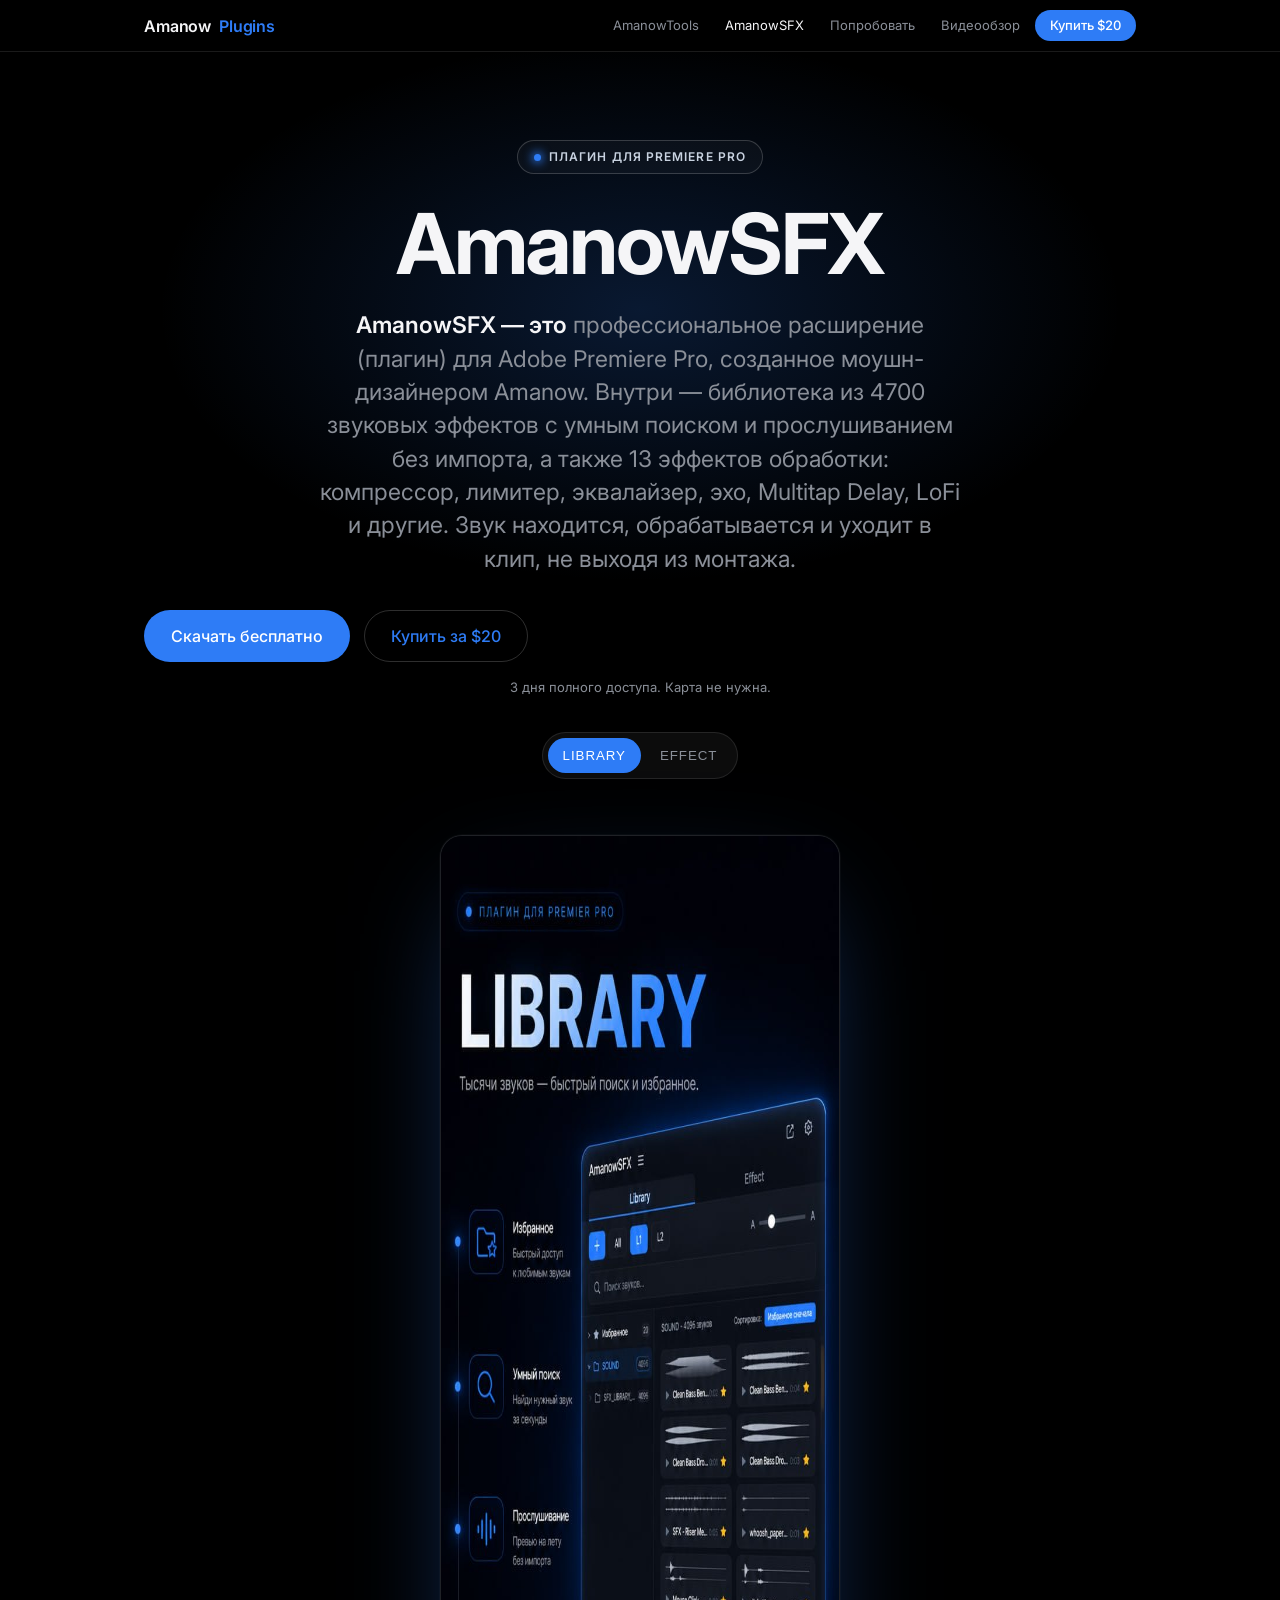
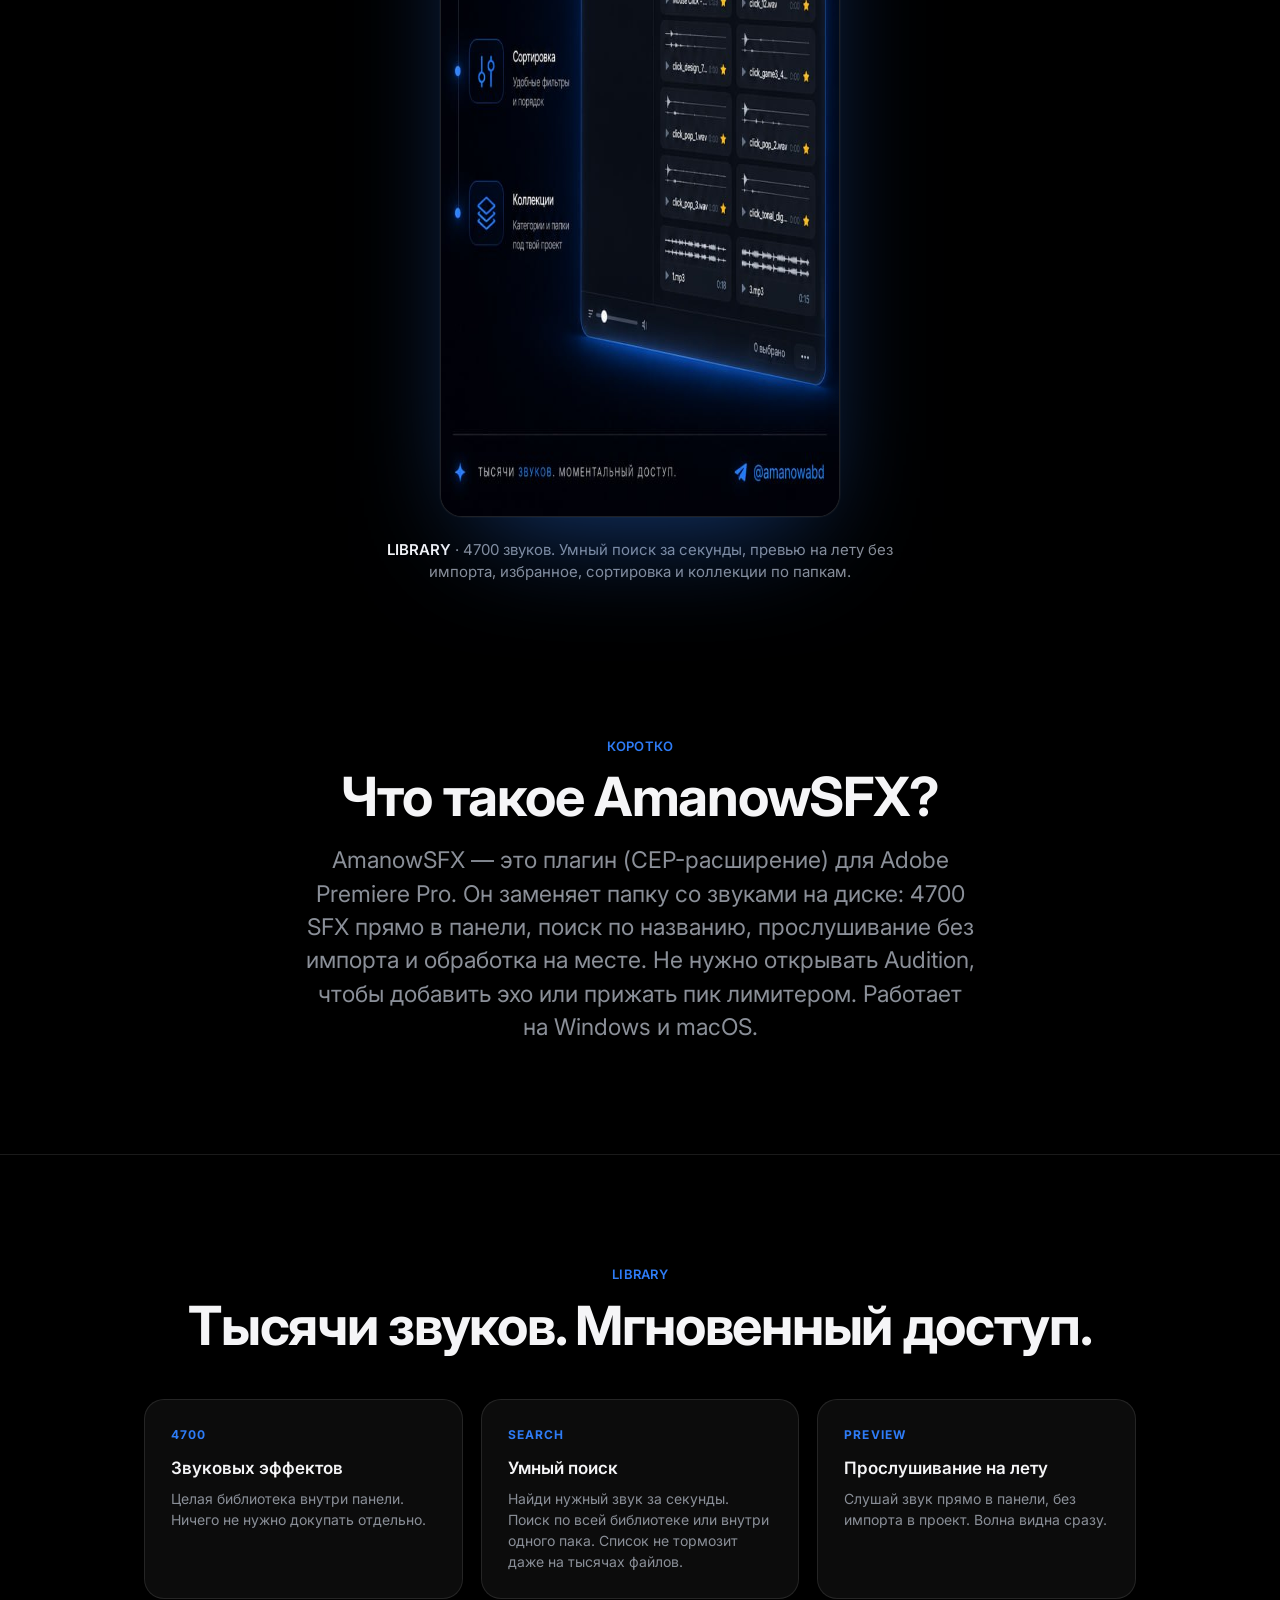
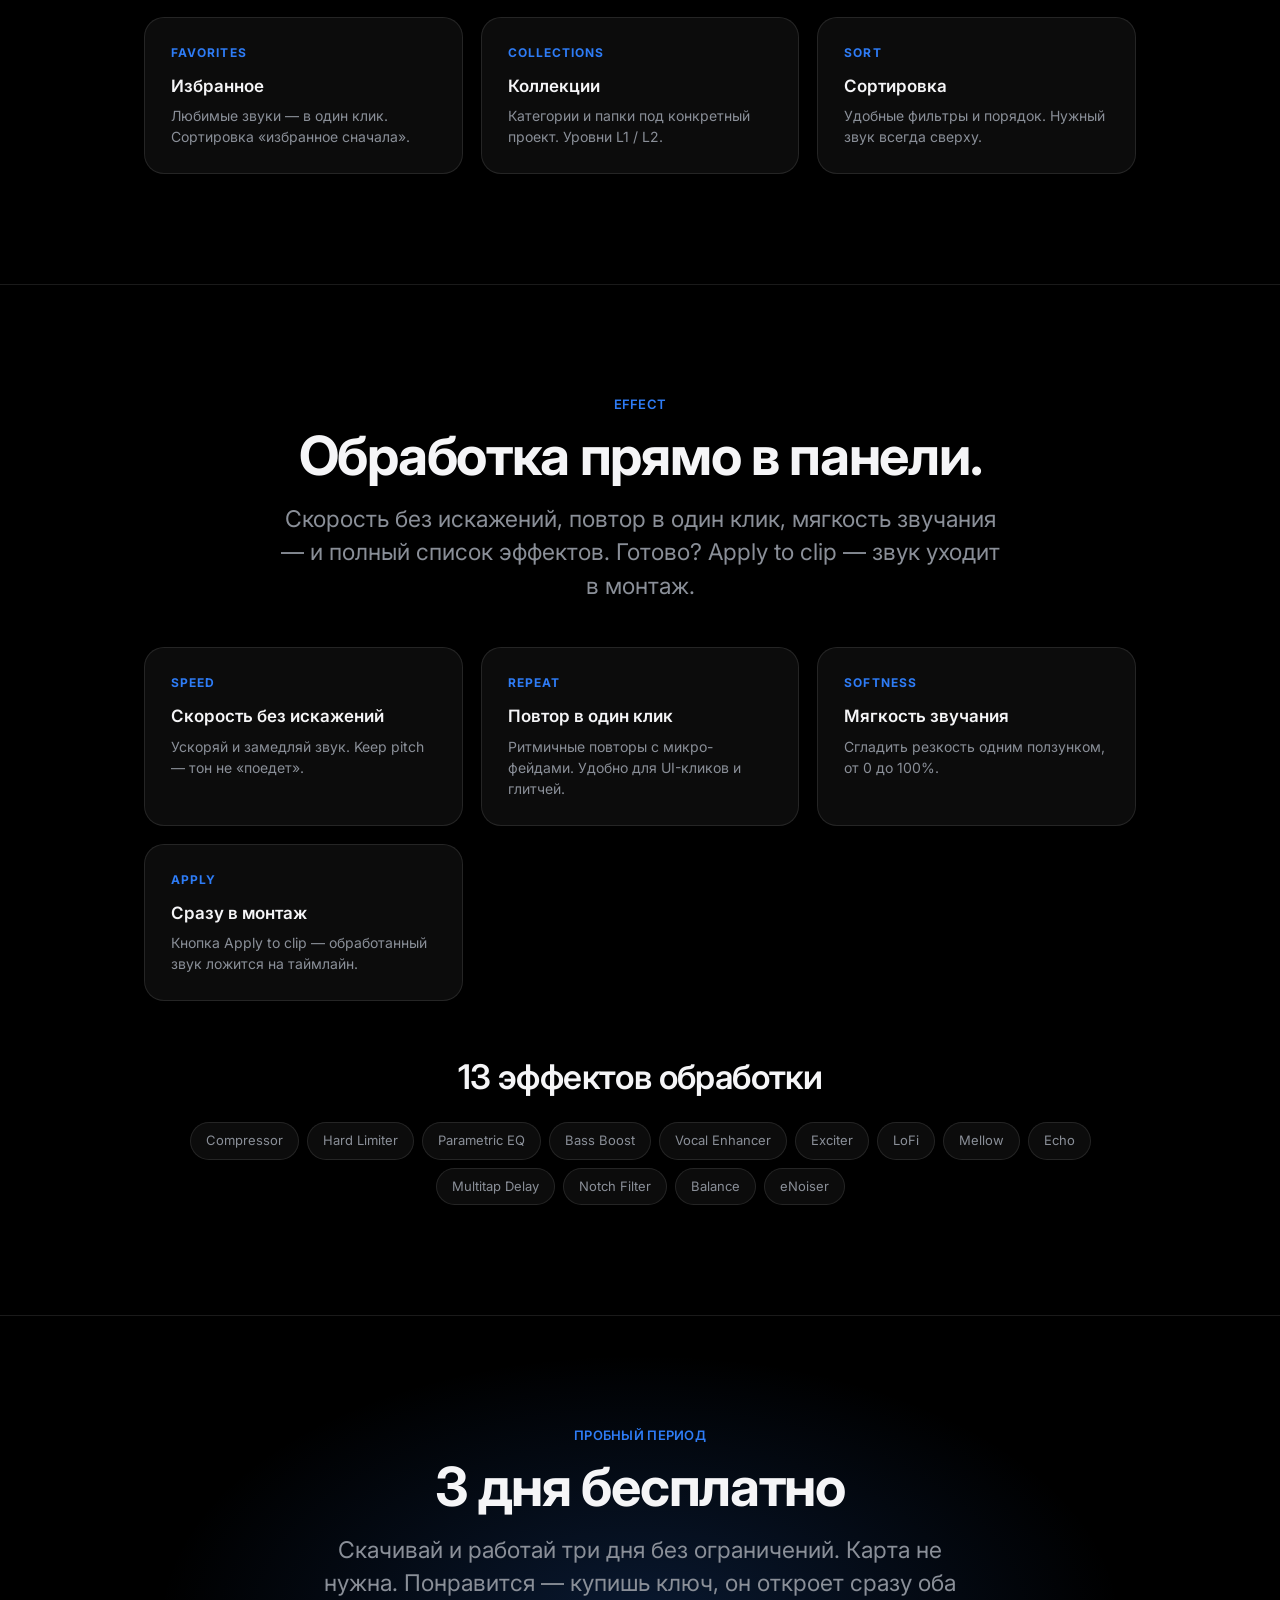
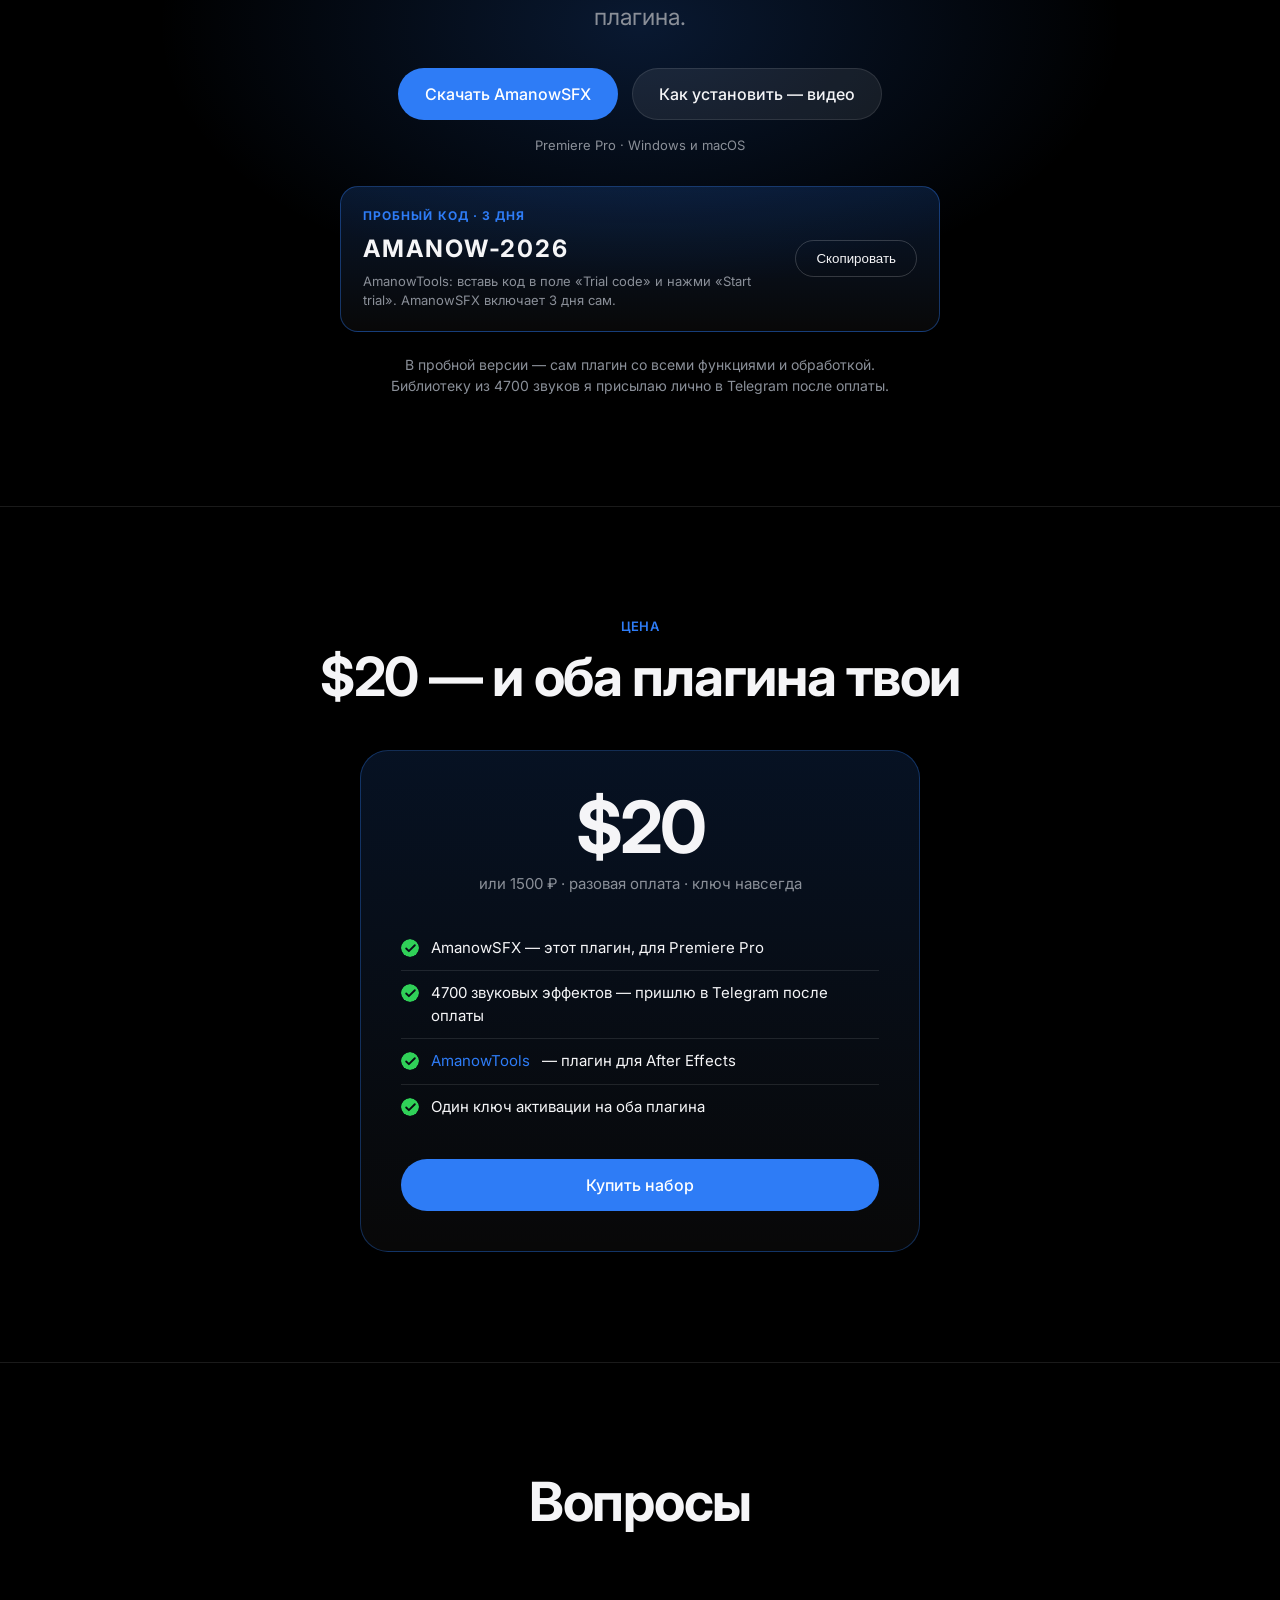
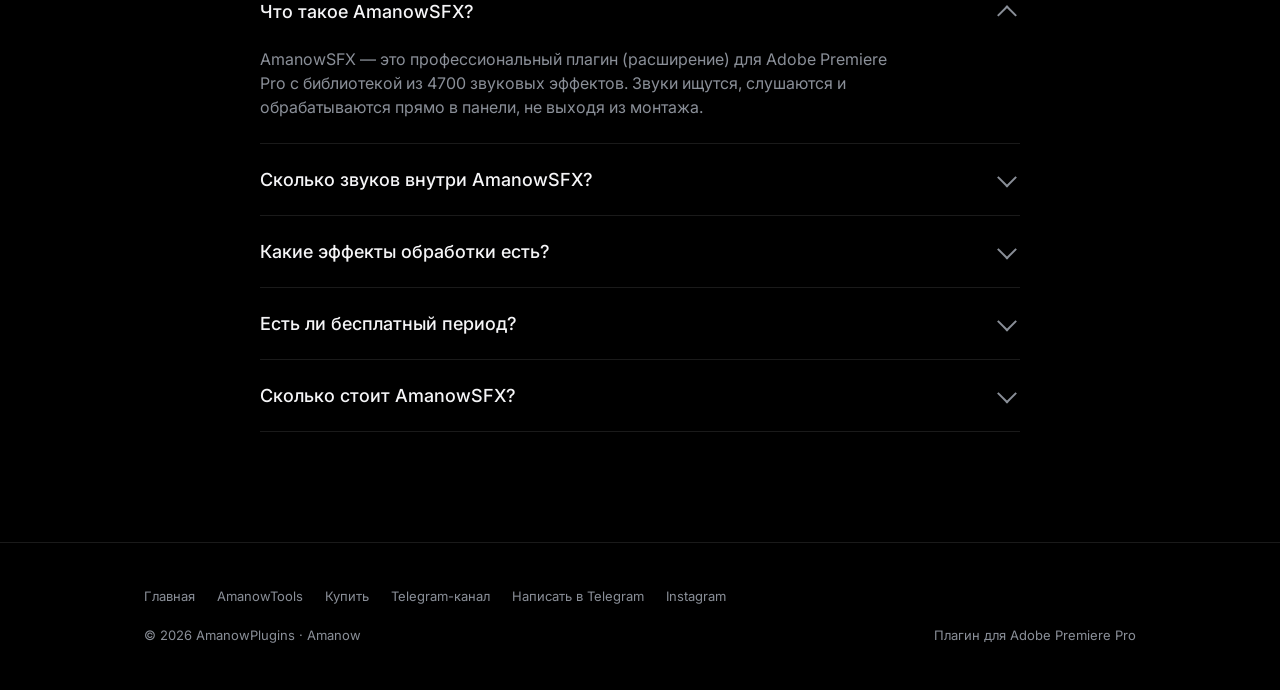
==== sfx/index.html @ ed52fda5 "Upload AmanowPlugins website" ====
<!DOCTYPE html>
<html lang="ru">
<head>
<meta charset="utf-8">
<meta name="viewport" content="width=device-width, initial-scale=1">

<title>AmanowSFX — плагин со звуками для Premiere Pro (4700 SFX)</title>
<meta name="description" content="AmanowSFX — это профессиональное расширение (плагин) для Adobe Premiere Pro: 4700 звуковых эффектов, умный поиск, превью без импорта и 13 эффектов обработки — компрессор, лимитер, EQ, эхо, LoFi. 3 дня бесплатно.">
<link rel="canonical" href="https://amanowmntz.github.io/amanowplugins/sfx/">
<meta name="theme-color" content="#000000">

<meta property="og:type" content="product">
<meta property="og:title" content="AmanowSFX — плагин со звуками для Premiere Pro">
<meta property="og:description" content="4700 звуковых эффектов прямо в панели монтажа. Умный поиск, превью без импорта, 13 эффектов обработки. 3 дня бесплатно.">
<meta property="og:url" content="https://amanowmntz.github.io/amanowplugins/sfx/">
<meta property="og:image" content="https://amanowmntz.github.io/amanowplugins/assets/img/sfx-library.jpg">
<meta name="twitter:card" content="summary_large_image">

<link rel="preconnect" href="https://fonts.googleapis.com">
<link rel="preconnect" href="https://fonts.gstatic.com" crossorigin>
<link href="https://fonts.googleapis.com/css2?family=Inter:wght@400;500;600;700&display=swap" rel="stylesheet">
<link rel="stylesheet" href="../assets/style.css">
</head>
<body>

<nav class="nav">
  <div class="nav-in">
    <a class="logo" href="../index.html">Amanow<b>Plugins</b></a>
    <div class="nav-links">
      <a href="../tools/index.html">AmanowTools</a>
      <a href="index.html" aria-current="page">AmanowSFX</a>
      <a href="#download">Попробовать</a>
      <a href="https://telegram.me/amanow_channel">Видеообзор</a>
      <a class="buy" href="../buy/index.html">Купить $20</a>
    </div>
  </div>
</nav>

<header class="hero glow">
  <div class="wrap">
    <span class="badge"><i></i> Плагин для Premiere Pro</span>
    <h1 class="h-xl">AmanowSFX</h1>

    <p class="sub lead">
      <b>AmanowSFX — это</b> профессиональное расширение (плагин) для Adobe Premiere Pro,
      созданное моушн-дизайнером Amanow. Внутри — библиотека из 4700 звуковых эффектов
      с умным поиском и прослушиванием без импорта, а также 13 эффектов обработки:
      компрессор, лимитер, эквалайзер, эхо, Multitap Delay, LoFi и другие.
      Звук находится, обрабатывается и уходит в клип, не выходя из монтажа.
    </p>

    <div class="btns">
      <a class="btn btn-p" href="#download">Скачать бесплатно</a>
      <a class="btn btn-s" href="../buy/index.html">Купить за $20</a>
    </div>
    <p class="trial">3 дня полного доступа. Карта не нужна.</p>

    <div class="tabs" data-tabs role="tablist" aria-label="Вкладки AmanowSFX">
      <button role="tab" aria-selected="true"  data-img="../assets/img/sfx-library.jpg" data-alt="AmanowSFX — вкладка Library" data-note="<b>LIBRARY</b> · 4700 звуков. Умный поиск за секунды, превью на лету без импорта, избранное, сортировка и коллекции по папкам.">Library</button>
      <button role="tab" aria-selected="false" data-img="../assets/img/sfx-effect.jpg"  data-alt="AmanowSFX — вкладка Effect"  data-note="<b>EFFECT</b> · Speed без искажений, Repeat в один клик, Softness. Список эффектов: Compressor, Hard Limiter, EQ, Bass Boost, Echo, Multitap, LoFi и другие. Apply to clip — сразу в монтаж.">Effect</button>
    </div>

    <div class="shot">
      <img id="shot-img" src="../assets/img/sfx-library.jpg" alt="AmanowSFX — вкладка Library" width="682" height="1280">
    </div>
    <p class="tab-note" id="shot-note"><b>LIBRARY</b> · 4700 звуков. Умный поиск за секунды, превью на лету без импорта, избранное, сортировка и коллекции по папкам.</p>
  </div>
</header>

<main>

<section>
  <div class="wrap narrow center">
    <div class="eyebrow rv">Коротко</div>
    <h2 class="h-l rv">Что такое AmanowSFX?</h2>
    <p class="sub rv" style="margin-top:18px">
      AmanowSFX — это плагин (CEP-расширение) для Adobe Premiere Pro. Он заменяет папку
      со звуками на диске: 4700 SFX прямо в панели, поиск по названию, прослушивание
      без импорта и обработка на месте. Не нужно открывать Audition, чтобы добавить эхо
      или прижать пик лимитером. Работает на Windows и macOS.
    </p>
  </div>
</section>

<hr class="rule">

<section>
  <div class="wrap">
    <div class="center">
      <div class="eyebrow rv">Library</div>
      <h2 class="h-l rv">Тысячи звуков. Мгновенный доступ.</h2>
    </div>
    <div class="feats">
      <div class="feat rv">
        <div class="k">4700</div>
        <h4>Звуковых эффектов</h4>
        <p>Целая библиотека внутри панели. Ничего не нужно докупать отдельно.</p>
      </div>
      <div class="feat rv">
        <div class="k">Search</div>
        <h4>Умный поиск</h4>
        <p>Найди нужный звук за секунды. Поиск по всей библиотеке или внутри одного пака.
           Список не тормозит даже на тысячах файлов.</p>
      </div>
      <div class="feat rv">
        <div class="k">Preview</div>
        <h4>Прослушивание на лету</h4>
        <p>Слушай звук прямо в панели, без импорта в проект. Волна видна сразу.</p>
      </div>
      <div class="feat rv">
        <div class="k">Favorites</div>
        <h4>Избранное</h4>
        <p>Любимые звуки — в один клик. Сортировка «избранное сначала».</p>
      </div>
      <div class="feat rv">
        <div class="k">Collections</div>
        <h4>Коллекции</h4>
        <p>Категории и папки под конкретный проект. Уровни L1 / L2.</p>
      </div>
      <div class="feat rv">
        <div class="k">Sort</div>
        <h4>Сортировка</h4>
        <p>Удобные фильтры и порядок. Нужный звук всегда сверху.</p>
      </div>
    </div>
  </div>
</section>

<hr class="rule">

<section>
  <div class="wrap">
    <div class="center">
      <div class="eyebrow rv">Effect</div>
      <h2 class="h-l rv">Обработка прямо в панели.</h2>
      <p class="sub rv narrow" style="margin:18px auto 0">
        Скорость без искажений, повтор в один клик, мягкость звучания —
        и полный список эффектов. Готово? Apply to clip — звук уходит в монтаж.
      </p>
    </div>

    <div class="feats">
      <div class="feat rv">
        <div class="k">Speed</div>
        <h4>Скорость без искажений</h4>
        <p>Ускоряй и замедляй звук. Keep pitch — тон не «поедет».</p>
      </div>
      <div class="feat rv">
        <div class="k">Repeat</div>
        <h4>Повтор в один клик</h4>
        <p>Ритмичные повторы с микро-фейдами. Удобно для UI-кликов и глитчей.</p>
      </div>
      <div class="feat rv">
        <div class="k">Softness</div>
        <h4>Мягкость звучания</h4>
        <p>Сгладить резкость одним ползунком, от 0 до 100%.</p>
      </div>
      <div class="feat rv">
        <div class="k">Apply</div>
        <h4>Сразу в монтаж</h4>
        <p>Кнопка Apply to clip — обработанный звук ложится на таймлайн.</p>
      </div>
    </div>

    <h3 class="h-m rv" style="margin-top:56px;text-align:center">13 эффектов обработки</h3>
    <div class="chips rv" style="justify-content:center">
      <span>Compressor</span><span>Hard Limiter</span><span>Parametric EQ</span>
      <span>Bass Boost</span><span>Vocal Enhancer</span><span>Exciter</span>
      <span>LoFi</span><span>Mellow</span><span>Echo</span><span>Multitap Delay</span>
      <span>Notch Filter</span><span>Balance</span><span>eNoiser</span>
    </div>
  </div>
</section>

<hr class="rule">

<section id="download" class="glow">
  <div class="wrap center narrow">
    <div class="eyebrow rv">Пробный период</div>
    <h2 class="h-l rv">3 дня бесплатно</h2>
    <p class="sub rv" style="margin-top:18px">
      Скачивай и работай три дня без ограничений. Карта не нужна.
      Понравится — купишь ключ, он откроет сразу оба плагина.
    </p>
    <div class="btns rv" style="margin-top:34px">
      <a class="btn btn-p" href="../download/AmanowSFX.zip" download>Скачать AmanowSFX</a>
      <a class="btn btn-g" href="https://telegram.me/amanow_channel">Как установить — видео</a>
    </div>
    <p class="trial rv">Premiere Pro · Windows и macOS</p>
    <div class="payrow keyrow rv">
      <div class="meta">
        <div class="t">Пробный код · 3 дня</div>
        <div class="v">AMANOW-2026</div>
        <div class="n">AmanowTools: вставь код в поле «Trial code» и нажми «Start trial». AmanowSFX включает 3 дня сам.</div>
      </div>
      <button class="copy" data-copy="AMANOW-2026">Скопировать</button>
    </div>

    <p class="small rv" style="margin-top:22px;max-width:520px;margin-left:auto;margin-right:auto">
      В пробной версии — сам плагин со всеми функциями и обработкой.
      Библиотеку из 4700 звуков я присылаю лично в Telegram после оплаты.
    </p>
  </div>
</section>

<hr class="rule">

<section id="price">
  <div class="wrap center">
    <div class="eyebrow rv">Цена</div>
    <h2 class="h-l rv">$20 — и оба плагина твои</h2>
    <div class="pricecard rv">
      <div class="amt">$20</div>
      <div class="alt">или 1500 ₽ · разовая оплата · ключ навсегда</div>
      <ul class="incl">
        <li>AmanowSFX — этот плагин, для Premiere Pro</li>
        <li>4700 звуковых эффектов — пришлю в Telegram после оплаты</li>
        <li><a href="../tools/index.html">AmanowTools</a> — плагин для After Effects</li>
        <li>Один ключ активации на оба плагина</li>
      </ul>
      <a class="btn btn-p" href="../buy/index.html" style="width:100%">Купить набор</a>
    </div>
  </div>
</section>

<hr class="rule">

<section id="faq">
  <div class="wrap">
    <h2 class="h-l center rv">Вопросы</h2>
    <div class="faq">
      <details open>
        <summary>Что такое AmanowSFX?</summary>
        <p>AmanowSFX — это профессиональный плагин (расширение) для Adobe Premiere Pro
        с библиотекой из 4700 звуковых эффектов. Звуки ищутся, слушаются и обрабатываются
        прямо в панели, не выходя из монтажа.</p>
      </details>
      <details>
        <summary>Сколько звуков внутри AmanowSFX?</summary>
        <p>4700 звуковых эффектов. Они входят в цену — я присылаю библиотеку лично
        в Telegram сразу после оплаты, докупать ничего не нужно.</p>
      </details>
      <details>
        <summary>Какие эффекты обработки есть?</summary>
        <p>Compressor, Hard Limiter, Parametric EQ, Bass Boost, Vocal Enhancer, Exciter,
        LoFi, Mellow, Echo, Multitap Delay, Notch Filter, Balance, eNoiser. Плюс скорость
        без искажений, повтор и мягкость.</p>
      </details>
      <details>
        <summary>Есть ли бесплатный период?</summary>
        <p>Да, 3 дня — плагин со всеми функциями. Пробный период включается сам.
        Библиотека из 4700 звуков приходит после покупки.</p>
      </details>
      <details>
        <summary>Сколько стоит AmanowSFX?</summary>
        <p>$20 — но это цена за набор: вместе с AmanowSFX и 4700 звуками ты получаешь
        второй плагин AmanowTools для After Effects. Разовая оплата, без подписки.</p>
      </details>
    </div>
  </div>
</section>

</main>

<footer>
  <div class="wrap">
    <div class="fnav">
      <a href="../index.html">Главная</a>
      <a href="../tools/index.html">AmanowTools</a>
      <a href="../buy/index.html">Купить</a>
      <a href="https://telegram.me/amanow_channel">Telegram-канал</a>
      <a href="https://telegram.me/amanow_abd">Написать в Telegram</a>
      <a href="https://instagram.com/amanow.abd">Instagram</a>
    </div>
    <div class="fbot">
      <span>© <span id="year">2026</span> AmanowPlugins · Amanow</span>
      <span>Плагин для Adobe Premiere Pro</span>
    </div>
  </div>
</footer>

<div class="lb" id="lb"><button class="x" aria-label="Закрыть">×</button><img src="" alt=""></div>

<script type="application/ld+json">
{
  "@context":"https://schema.org","@type":"SoftwareApplication",
  "name":"AmanowSFX","alternateName":"Amanow SFX",
  "url":"https://amanowmntz.github.io/amanowplugins/sfx/","image":"https://amanowmntz.github.io/amanowplugins/assets/img/sfx-library.jpg",
  "applicationCategory":"MultimediaApplication",
  "applicationSubCategory":"Adobe Premiere Pro plugin",
  "operatingSystem":"Windows, macOS","softwareRequirements":"Adobe Premiere Pro",
  "description":"AmanowSFX — это профессиональное расширение (плагин) для Adobe Premiere Pro с библиотекой из 4700 звуковых эффектов, умным поиском, превью без импорта и 13 эффектами обработки: компрессор, лимитер, эквалайзер, эхо, Multitap Delay, LoFi и другие.",
  "author":{"@type":"Person","name":"Amanow"},
  "publisher":{"@type":"Organization","name":"AmanowPlugins","url":"https://amanowmntz.github.io/amanowplugins/"},
  "offers":{"@type":"Offer","price":"20","priceCurrency":"USD",
    "description":"Набор: AmanowSFX + 4700 звуков + AmanowTools. Пробный период 3 дня.",
    "availability":"https://schema.org/InStock","url":"https://amanowmntz.github.io/amanowplugins/buy/"}
}
</script>
<script type="application/ld+json">
{
  "@context":"https://schema.org","@type":"FAQPage","mainEntity":[
    {"@type":"Question","name":"Что такое AmanowSFX?","acceptedAnswer":{"@type":"Answer","text":"AmanowSFX — это профессиональный плагин (расширение) для Adobe Premiere Pro с библиотекой из 4700 звуковых эффектов. Звуки ищутся, слушаются и обрабатываются прямо в панели, не выходя из монтажа."}},
    {"@type":"Question","name":"Сколько звуков внутри AmanowSFX?","acceptedAnswer":{"@type":"Answer","text":"4700 звуковых эффектов. Они входят в цену — библиотека присылается в Telegram сразу после оплаты."}},
    {"@type":"Question","name":"Есть ли у AmanowSFX бесплатный период?","acceptedAnswer":{"@type":"Answer","text":"Да, 3 дня. Пробный период включается сам. Библиотека из 4700 звуков приходит после покупки."}},
    {"@type":"Question","name":"Для какой программы нужен AmanowSFX?","acceptedAnswer":{"@type":"Answer","text":"Для Adobe Premiere Pro. Устанавливается как CEP-расширение и открывается через меню Окно — Расширения."}}
  ]
}
</script>
<script type="application/ld+json">
{
  "@context":"https://schema.org","@type":"BreadcrumbList","itemListElement":[
    {"@type":"ListItem","position":1,"name":"AmanowPlugins","item":"https://amanowmntz.github.io/amanowplugins/"},
    {"@type":"ListItem","position":2,"name":"AmanowSFX","item":"https://amanowmntz.github.io/amanowplugins/sfx/"}]
}
</script>

<script src="../assets/app.js" defer></script>
</body>
</html>
---- assets/style.css ----
/* ============================================================
   AmanowPlugins — стили. Apple-минимализм, тёмная тема.
   Меняешь цвет здесь — меняется на всех страницах.
   ============================================================ */
:root{
  --bg:#000000;
  --bg-2:#06080D;
  --surface:rgba(255,255,255,.048);
  --surface-2:rgba(255,255,255,.075);
  --stroke:rgba(255,255,255,.10);
  --stroke-2:rgba(255,255,255,.18);
  --ink:#F5F5F7;
  --muted:#8A8F98;
  --blue:#2E7CF6;
  --blue-l:#5FA3FF;
  --ok:#30D158;
  --nav:52px;
  --pill:980px;
}
*{box-sizing:border-box;margin:0;padding:0}
html{scroll-behavior:smooth;scroll-padding-top:80px;-webkit-text-size-adjust:100%}
body{
  background:var(--bg); color:var(--ink);
  font:400 17px/1.5 -apple-system,BlinkMacSystemFont,"SF Pro Display","SF Pro Text",
       Inter,"Segoe UI",Roboto,system-ui,sans-serif;
  -webkit-font-smoothing:antialiased; -moz-osx-osx-font-smoothing:grayscale;
  overflow-x:hidden;
}
img{max-width:100%;display:block}
a{color:var(--blue);text-decoration:none}
a:hover{text-decoration:underline}
::selection{background:var(--blue);color:#fff}
:focus-visible{outline:2px solid var(--blue-l);outline-offset:3px;border-radius:6px}

.wrap{max-width:1040px;margin:0 auto;padding:0 24px}
.narrow{max-width:720px;margin:0 auto}
.center{text-align:center}

/* ---------- типографика ---------- */
.h-xl{font-size:clamp(44px,7.4vw,84px);font-weight:700;letter-spacing:-.028em;line-height:1.04}
.h-l {font-size:clamp(32px,5vw,54px);font-weight:700;letter-spacing:-.024em;line-height:1.08}
.h-m {font-size:clamp(24px,3.2vw,34px);font-weight:600;letter-spacing:-.018em;line-height:1.15}
.sub{font-size:clamp(18px,2.1vw,23px);color:var(--muted);line-height:1.45;font-weight:400}
.eyebrow{font-size:13px;font-weight:600;letter-spacing:.02em;color:var(--blue);
  text-transform:uppercase;margin-bottom:12px}
.small{font-size:14px;color:var(--muted)}
.lead b{color:var(--ink);font-weight:600}

/* ---------- шапка ---------- */
.nav{
  position:sticky;top:0;z-index:50;height:var(--nav);
  background:rgba(0,0,0,.72);backdrop-filter:saturate(180%) blur(20px);
  -webkit-backdrop-filter:saturate(180%) blur(20px);
  border-bottom:1px solid var(--stroke);
}
.nav-in{max-width:1040px;margin:0 auto;padding:0 24px;height:100%;
  display:flex;align-items:center;gap:8px}
.logo{font-size:16px;font-weight:600;letter-spacing:-.01em;color:var(--ink);
  text-decoration:none;margin-right:auto;display:flex;align-items:center;gap:8px;white-space:nowrap}
.logo b{color:var(--blue);font-weight:600}
.logo:hover{text-decoration:none}
.nav-links{display:flex;align-items:center;gap:4px;overflow-x:auto;scrollbar-width:none}
.nav-links::-webkit-scrollbar{display:none}
.nav-links a{font-size:13px;color:var(--muted);padding:6px 11px;border-radius:8px;
  white-space:nowrap;text-decoration:none}
.nav-links a:hover{color:var(--ink);background:var(--surface);text-decoration:none}
.nav-links a[aria-current]{color:var(--ink)}
.nav-links a.buy{background:var(--blue);color:#fff;padding:6px 15px;border-radius:var(--pill);font-weight:500}
.nav-links a.buy:hover{background:var(--blue-l)}

/* ---------- кнопки ---------- */
.btn{
  display:inline-flex;align-items:center;justify-content:center;gap:8px;
  padding:13px 26px;border-radius:var(--pill);font-size:16px;font-weight:500;
  text-decoration:none;border:1px solid transparent;cursor:pointer;
  transition:background .18s,border-color .18s,transform .12s;white-space:nowrap;
}
.btn:hover{text-decoration:none;transform:translateY(-1px)}
.btn:active{transform:translateY(0)}
.btn-p{background:var(--blue);color:#fff}
.btn-p:hover{background:var(--blue-l)}
.btn-s{background:transparent;color:var(--blue);border-color:var(--stroke-2)}
.btn-s:hover{border-color:var(--blue);background:rgba(46,124,246,.08)}
.btn-g{background:var(--surface-2);color:var(--ink);border-color:var(--stroke)}
.btn-g:hover{background:rgba(255,255,255,.12)}
.btns{display:flex;gap:14px;flex-wrap:wrap}
.center .btns{justify-content:center}

/* ---------- секции ---------- */
section{padding:110px 0;position:relative}
section.tight{padding:74px 0}
.rule{height:1px;background:var(--stroke);border:0}

/* мягкое синее свечение как на карточках плагина */
.glow::before{
  content:"";position:absolute;left:50%;top:0;translate:-50% 0;
  width:min(1100px,120vw);height:620px;pointer-events:none;z-index:-1;
  background:radial-gradient(ellipse at center,rgba(46,124,246,.20),transparent 62%);
}

/* ---------- герой ---------- */
.hero{padding:88px 0 40px;text-align:center}
.badge{
  display:inline-flex;align-items:center;gap:8px;padding:7px 16px;margin-bottom:26px;
  border:1px solid var(--stroke-2);border-radius:var(--pill);
  font-size:12px;font-weight:600;letter-spacing:.09em;text-transform:uppercase;color:#C8D2E0;
  background:rgba(255,255,255,.03);
}
.badge i{width:7px;height:7px;border-radius:50%;background:var(--blue);
  box-shadow:0 0 10px 2px rgba(46,124,246,.9);font-style:normal}
.hero .sub{margin:22px auto 0;max-width:640px}
.hero .btns{margin-top:34px}
.trial{margin-top:16px;font-size:13px;color:var(--muted)}

/* ---------- витрина скриншотов (табы, как в самом плагине) ---------- */
.shot{
  margin:56px auto 0;max-width:400px;position:relative;
  border-radius:22px;overflow:hidden;border:1px solid var(--stroke);
  box-shadow:0 40px 120px -40px rgba(46,124,246,.55), 0 0 0 1px rgba(255,255,255,.03);
  cursor:zoom-in;background:var(--bg-2);
}
.shot img{width:100%;transition:opacity .22s}
.shot.fade img{opacity:0}

.tabs{display:flex;justify-content:center;gap:4px;flex-wrap:wrap;margin:34px auto 0;
  padding:5px;background:var(--surface);border:1px solid var(--stroke);
  border-radius:var(--pill);width:fit-content;max-width:100%}
.tabs button{
  border:0;background:transparent;color:var(--muted);cursor:pointer;
  font:600 12px/1 inherit;letter-spacing:.07em;text-transform:uppercase;
  padding:10px 15px;border-radius:var(--pill);transition:background .18s,color .18s;
}
.tabs button:hover{color:var(--ink)}
.tabs button[aria-selected=true]{background:var(--blue);color:#fff}

.tab-note{margin:22px auto 0;max-width:560px;text-align:center;color:var(--muted);
  font-size:15px;min-height:48px}
.tab-note b{color:var(--ink);font-weight:600}

/* ---------- карточки продуктов ---------- */
.cards{display:grid;grid-template-columns:1fr 1fr;gap:20px}
@media(max-width:800px){.cards{grid-template-columns:1fr}}
.card{
  display:block;padding:34px;border-radius:26px;text-decoration:none;color:var(--ink);
  background:linear-gradient(180deg,rgba(255,255,255,.06),rgba(255,255,255,.025));
  border:1px solid var(--stroke);position:relative;overflow:hidden;
  transition:border-color .2s,transform .2s;
}
.card:hover{border-color:rgba(46,124,246,.55);transform:translateY(-3px);text-decoration:none}
.card .eyebrow{margin-bottom:10px}
.card h3{font-size:30px;font-weight:700;letter-spacing:-.02em;margin-bottom:10px}
.card p{color:var(--muted);font-size:15px;line-height:1.55}
.card .go{margin-top:20px;color:var(--blue);font-size:15px;font-weight:500}
.card img{margin-top:24px;border-radius:14px;border:1px solid var(--stroke);width:100%}

/* ---------- список возможностей ---------- */
.feats{display:grid;grid-template-columns:repeat(auto-fill,minmax(240px,1fr));gap:18px;margin-top:44px}
.feat{padding:26px;border-radius:20px;background:var(--surface);border:1px solid var(--stroke)}
.feat .k{font-size:12px;font-weight:700;letter-spacing:.09em;color:var(--blue);
  text-transform:uppercase;margin-bottom:12px}
.feat h4{font-size:17px;font-weight:600;margin-bottom:6px}
.feat p{font-size:14px;color:var(--muted);line-height:1.5}

.chips{display:flex;flex-wrap:wrap;gap:8px;margin-top:26px}
.chips span{padding:8px 15px;border-radius:var(--pill);font-size:13px;color:var(--muted);
  background:var(--surface);border:1px solid var(--stroke)}

/* ---------- цена ---------- */
.pricecard{
  max-width:560px;margin:44px auto 0;padding:40px;border-radius:28px;text-align:center;
  background:linear-gradient(180deg,rgba(46,124,246,.14),rgba(255,255,255,.03));
  border:1px solid rgba(46,124,246,.32);
}
.pricecard .amt{font-size:72px;font-weight:700;letter-spacing:-.04em;line-height:1}
.pricecard .alt{color:var(--muted);font-size:15px;margin-top:10px}
.incl{list-style:none;margin:30px 0;text-align:left}
.incl li{display:flex;gap:12px;align-items:flex-start;padding:11px 0;
  border-bottom:1px solid var(--stroke);font-size:15px}
.incl li:last-child{border:0}
.incl li::before{content:"";flex:0 0 18px;height:18px;margin-top:2px;border-radius:50%;
  background:var(--ok);
  -webkit-mask:url("data:image/svg+xml;charset=utf-8,%3Csvg xmlns='http://www.w3.org/2000/svg' viewBox='0 0 24 24'%3E%3Cpath d='M20 6L9 17l-5-5' stroke='black' stroke-width='3.4' fill='none' stroke-linecap='round' stroke-linejoin='round'/%3E%3C/svg%3E") center/13px no-repeat,
             linear-gradient(#000,#000);
  -webkit-mask-composite:xor;mask-composite:exclude;
}

/* ---------- реквизиты ---------- */
.pay{display:grid;gap:14px;margin-top:36px}
.payrow{
  display:flex;align-items:center;gap:16px;padding:20px 22px;border-radius:18px;
  background:var(--surface);border:1px solid var(--stroke);flex-wrap:wrap;
}
.payrow .meta{flex:1;min-width:200px}
.payrow .t{font-size:12px;font-weight:700;letter-spacing:.09em;text-transform:uppercase;
  color:var(--blue);margin-bottom:6px}
.payrow .v{font-size:15px;word-break:break-all;
  font-family:ui-monospace,SFMono-Regular,Menlo,Consolas,monospace}
.payrow .n{font-size:13px;color:var(--muted);margin-top:5px}
.copy{
  border:1px solid var(--stroke-2);background:transparent;color:var(--ink);
  border-radius:var(--pill);padding:10px 20px;font:500 14px/1 inherit;cursor:pointer;
  transition:background .18s,border-color .18s,color .18s;white-space:nowrap;
}
.copy:hover{border-color:var(--blue);color:var(--blue-l)}
.copy.done{background:var(--ok);border-color:var(--ok);color:#031;font-weight:600}

.steps{counter-reset:s;list-style:none;margin-top:34px}
.steps li{counter-increment:s;position:relative;padding:0 0 26px 52px;
  border-left:1px solid var(--stroke);margin-left:16px}
.steps li:last-child{border-left-color:transparent;padding-bottom:0}
.steps li::before{
  content:counter(s);position:absolute;left:-16px;top:-4px;width:32px;height:32px;
  border-radius:50%;background:var(--blue);color:#fff;display:grid;place-items:center;
  font-size:14px;font-weight:600;
}
.steps h4{font-size:17px;font-weight:600;margin-bottom:5px}
.steps p{color:var(--muted);font-size:15px}

/* ---------- FAQ ---------- */
.faq{max-width:760px;margin:44px auto 0}
.faq details{border-bottom:1px solid var(--stroke)}
.faq summary{list-style:none;cursor:pointer;padding:22px 40px 22px 0;position:relative;
  font-size:18px;font-weight:500}
.faq summary::-webkit-details-marker{display:none}
.faq summary::after{content:"";position:absolute;right:6px;top:50%;width:12px;height:12px;
  border-right:2px solid var(--muted);border-bottom:2px solid var(--muted);
  translate:0 -60%;rotate:45deg;transition:rotate .2s}
.faq details[open] summary::after{rotate:-135deg;translate:0 -20%}
.faq details p{color:var(--muted);font-size:16px;padding:0 0 24px;max-width:640px}

/* ---------- футер ---------- */
footer{border-top:1px solid var(--stroke);padding:44px 0;font-size:13px;color:var(--muted)}
.fnav{display:flex;gap:22px;flex-wrap:wrap;margin-bottom:20px}
.fnav a{color:var(--muted);text-decoration:none}
.fnav a:hover{color:var(--ink)}
.fbot{display:flex;justify-content:space-between;gap:16px;flex-wrap:wrap}

/* ---------- лайтбокс ---------- */
.lb{position:fixed;inset:0;z-index:100;background:rgba(0,0,0,.92);
  backdrop-filter:blur(14px);-webkit-backdrop-filter:blur(14px);
  display:none;place-items:center;padding:32px;cursor:zoom-out}
.lb[open],.lb.on{display:grid}
.lb img{max-height:92vh;max-width:min(560px,92vw);border-radius:20px;
  border:1px solid var(--stroke)}
.lb .x{position:absolute;top:22px;right:26px;background:var(--surface-2);border:1px solid var(--stroke);
  color:var(--ink);width:40px;height:40px;border-radius:50%;font-size:20px;cursor:pointer;line-height:1}

/* ---------- появление при скролле ---------- */
.rv{opacity:0;transform:translateY(22px);transition:opacity .7s cubic-bezier(.2,.7,.2,1),
    transform .7s cubic-bezier(.2,.7,.2,1)}
.rv.in{opacity:1;transform:none}
@media (prefers-reduced-motion:reduce){
  html{scroll-behavior:auto}
  .rv{opacity:1;transform:none;transition:none}
  .btn:hover,.card:hover{transform:none}
  .shot img{transition:none}
}

/* плашка с пробным кодом */
.keyrow{max-width:600px;margin:30px auto 0;text-align:left;
  background:linear-gradient(180deg,rgba(46,124,246,.18),rgba(255,255,255,.03));
  border-color:rgba(46,124,246,.38)}
.keyrow .v{font-size:24px;font-weight:700;letter-spacing:.08em;font-family:inherit}
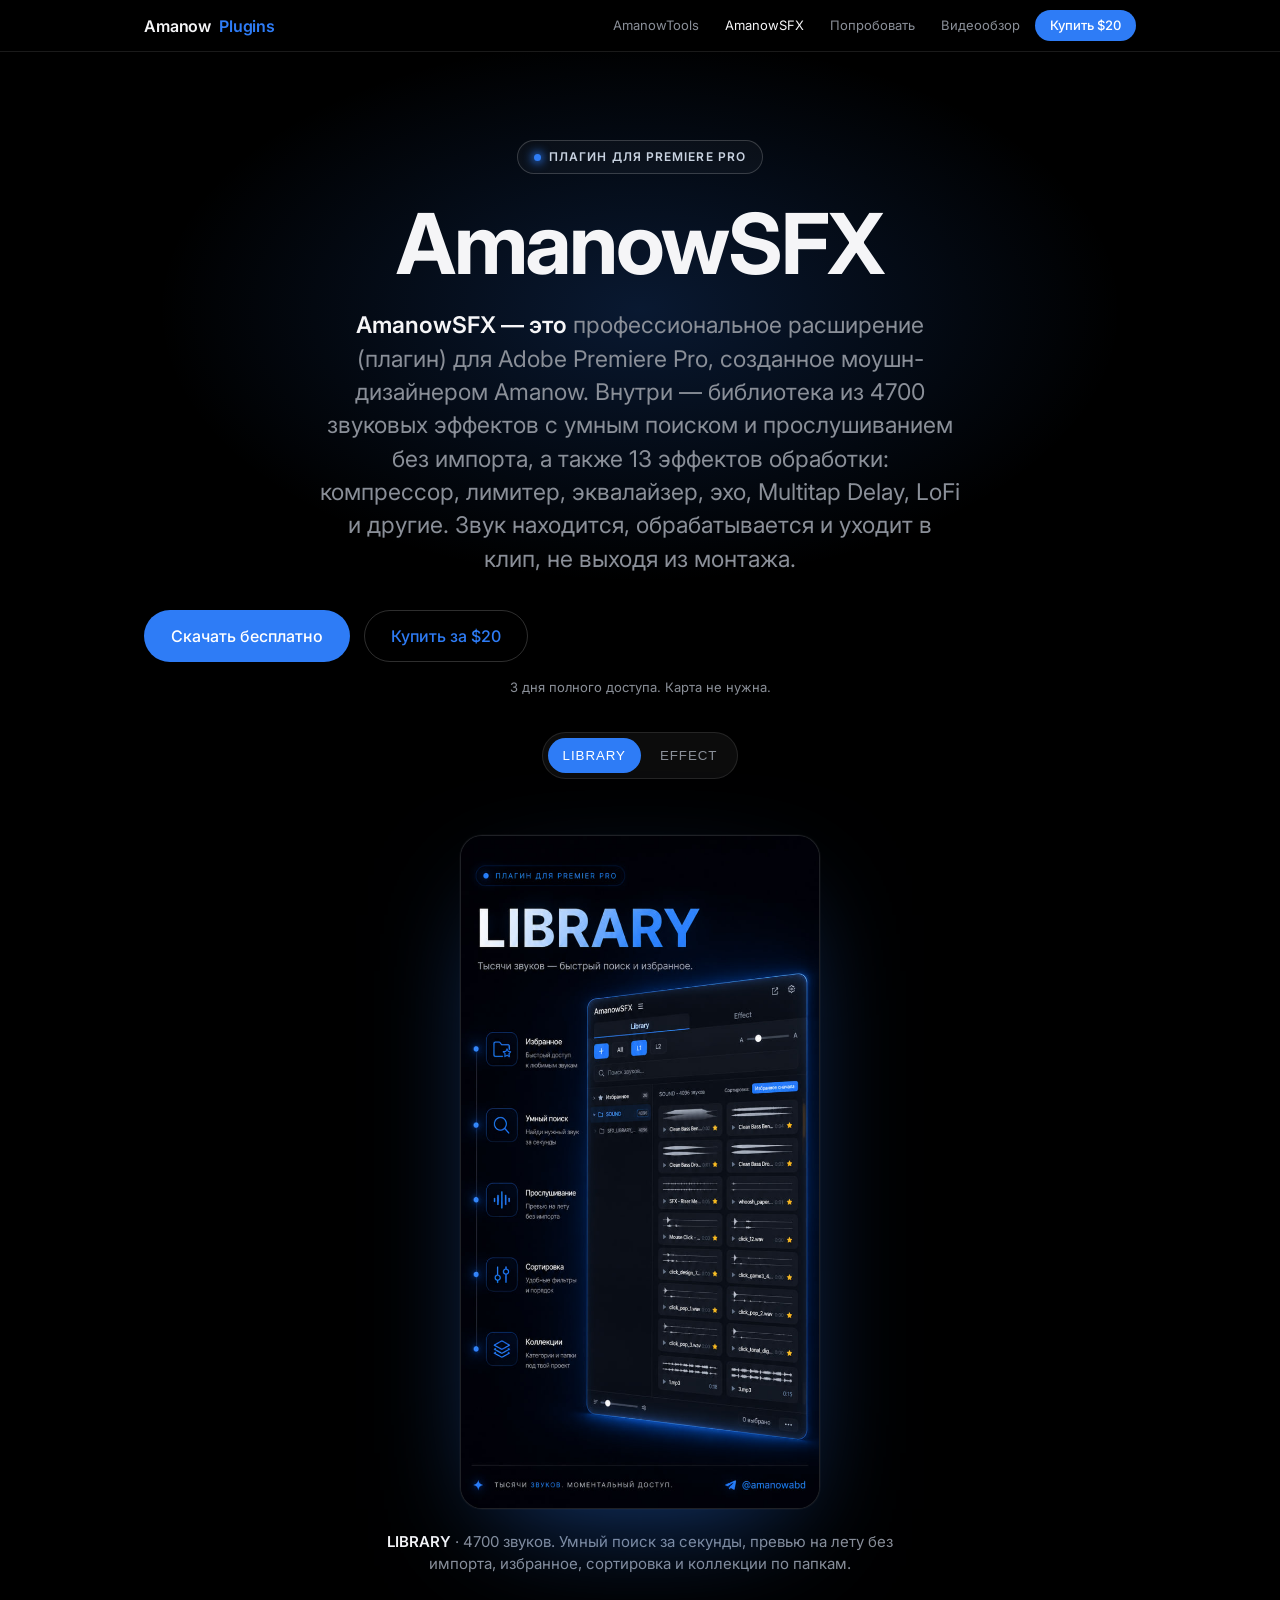
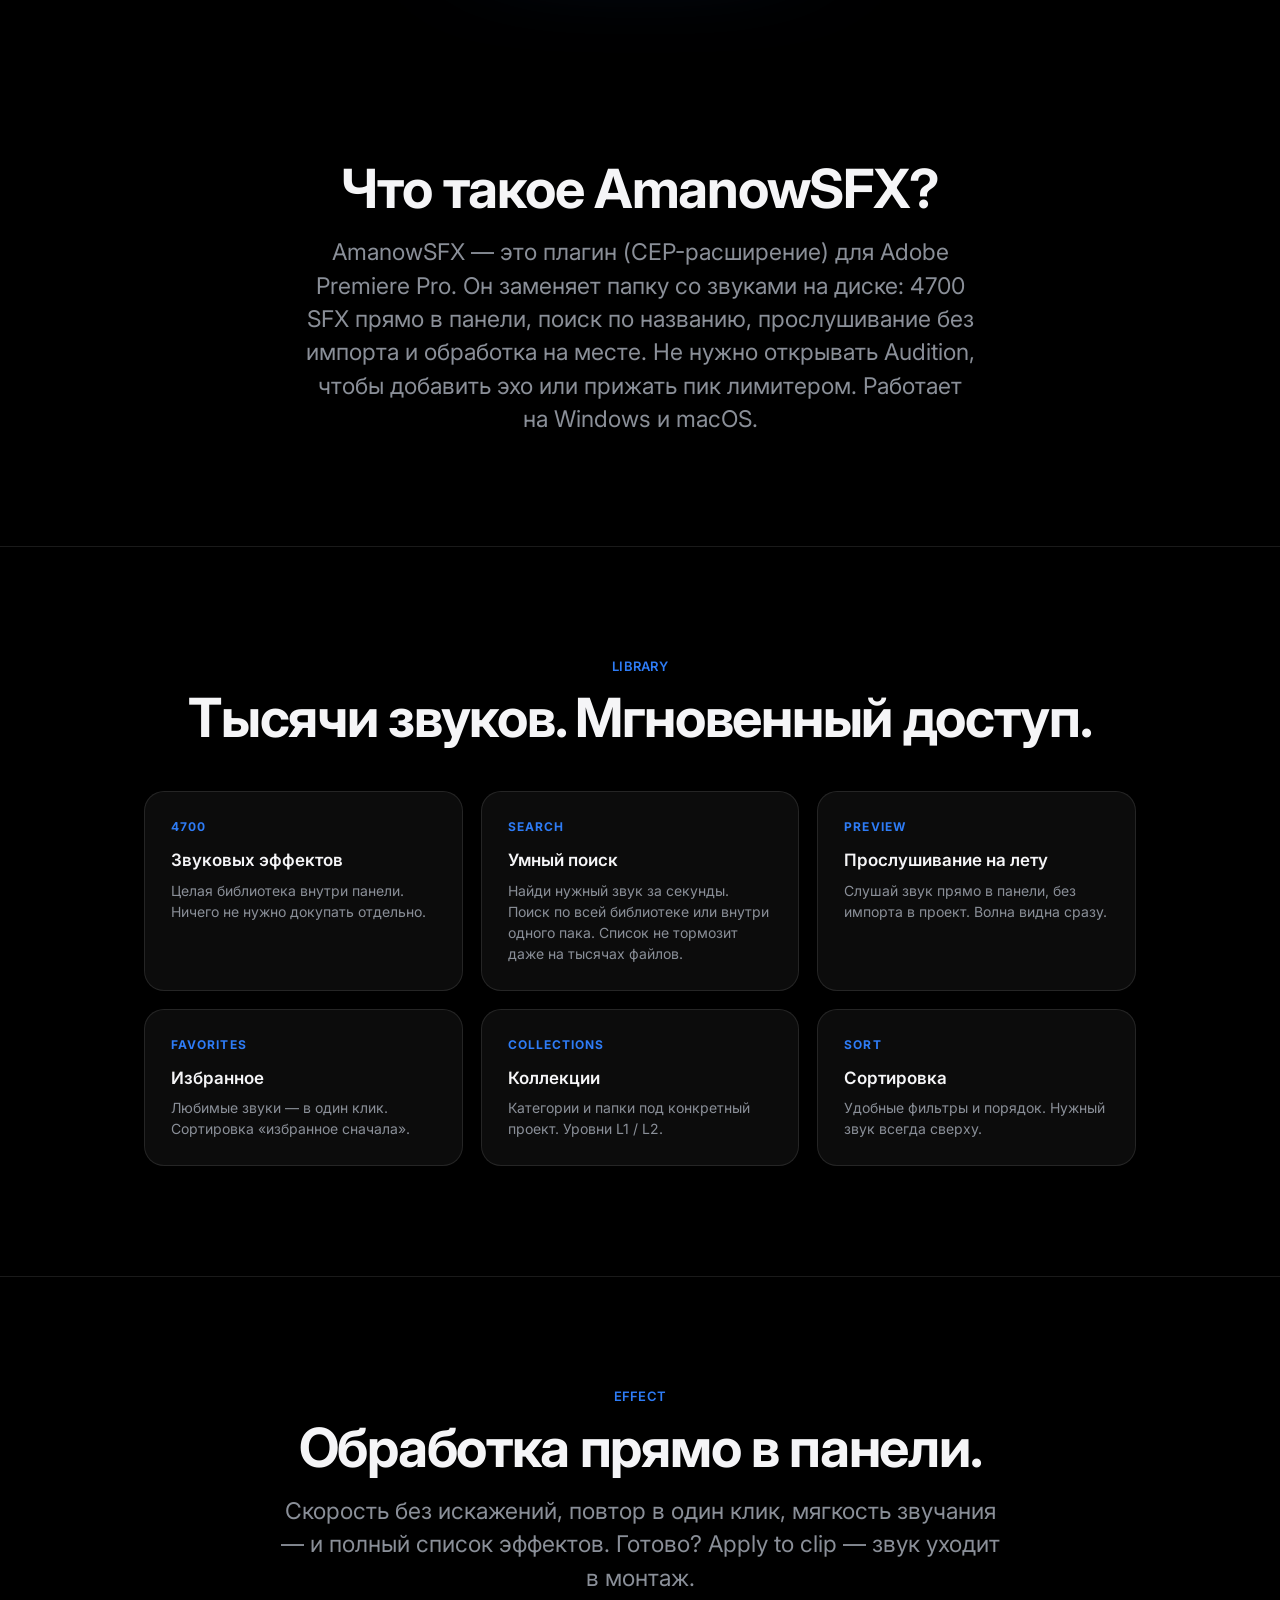
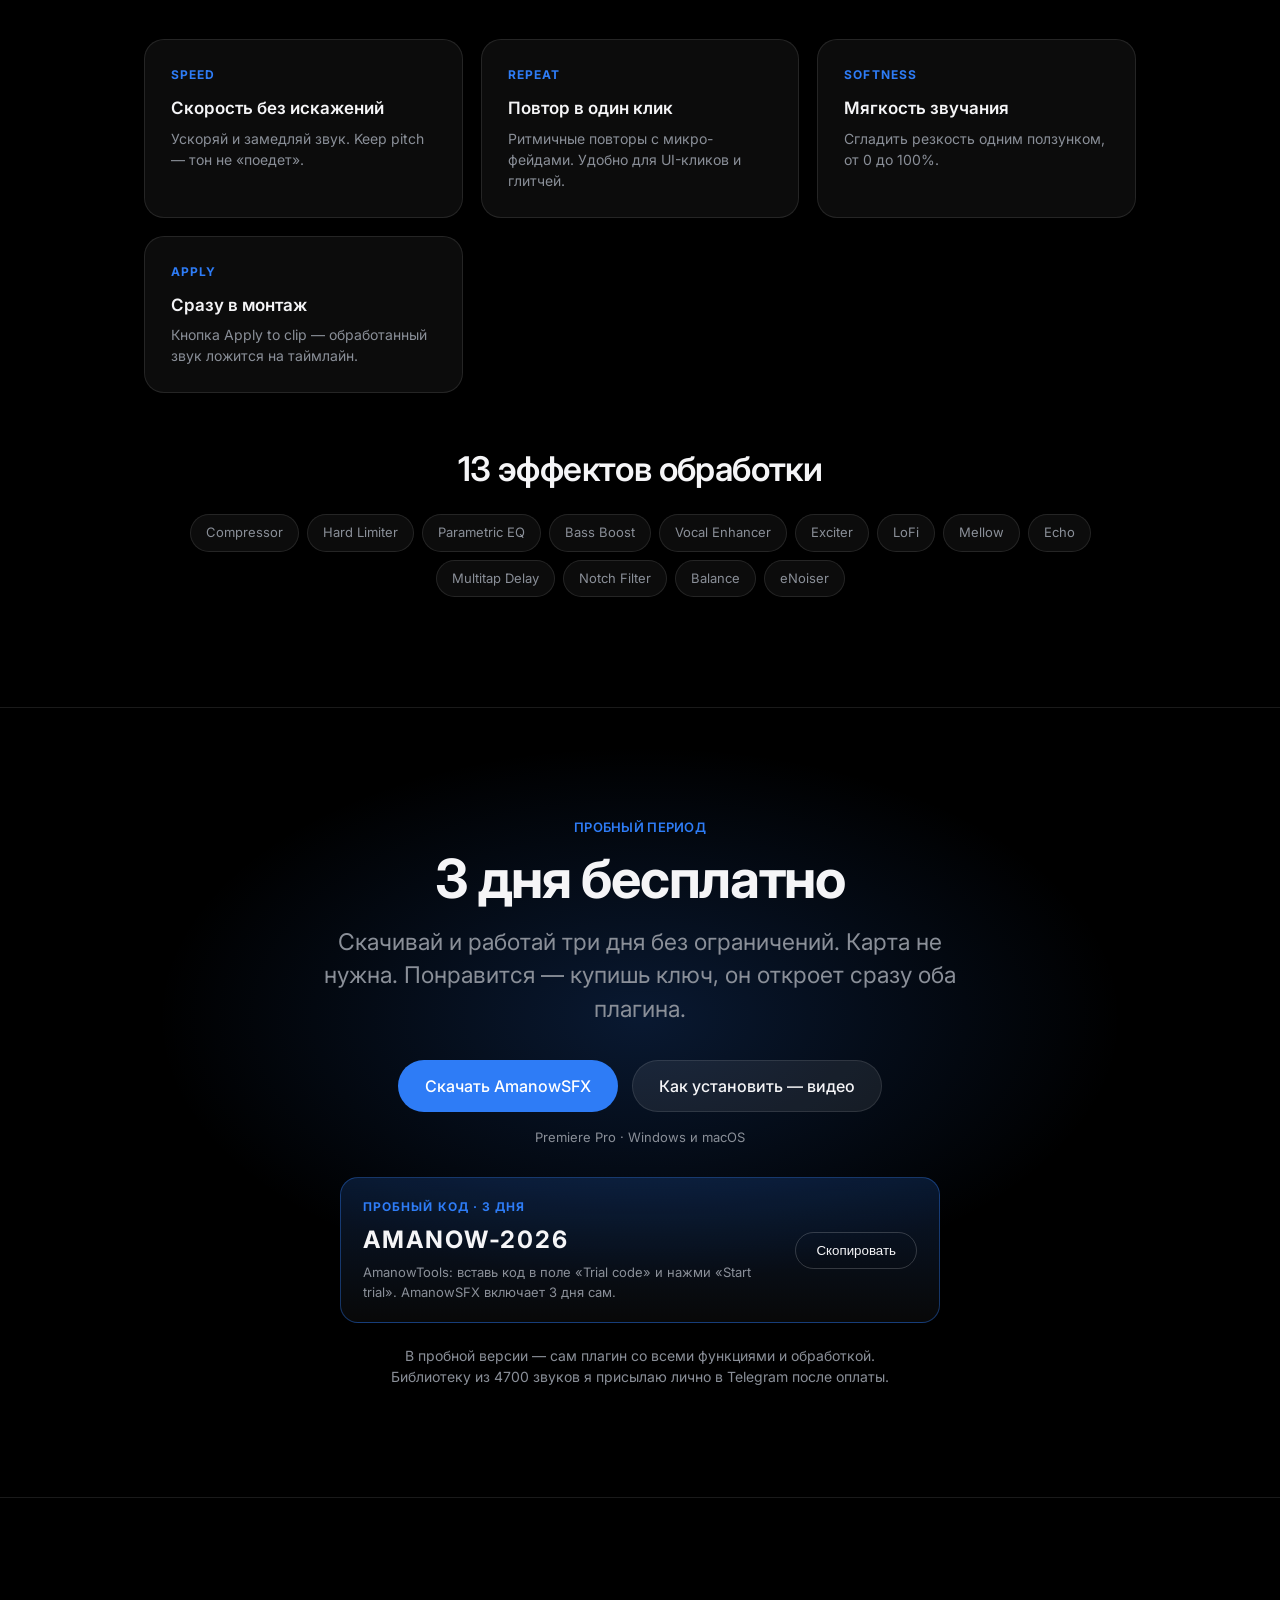
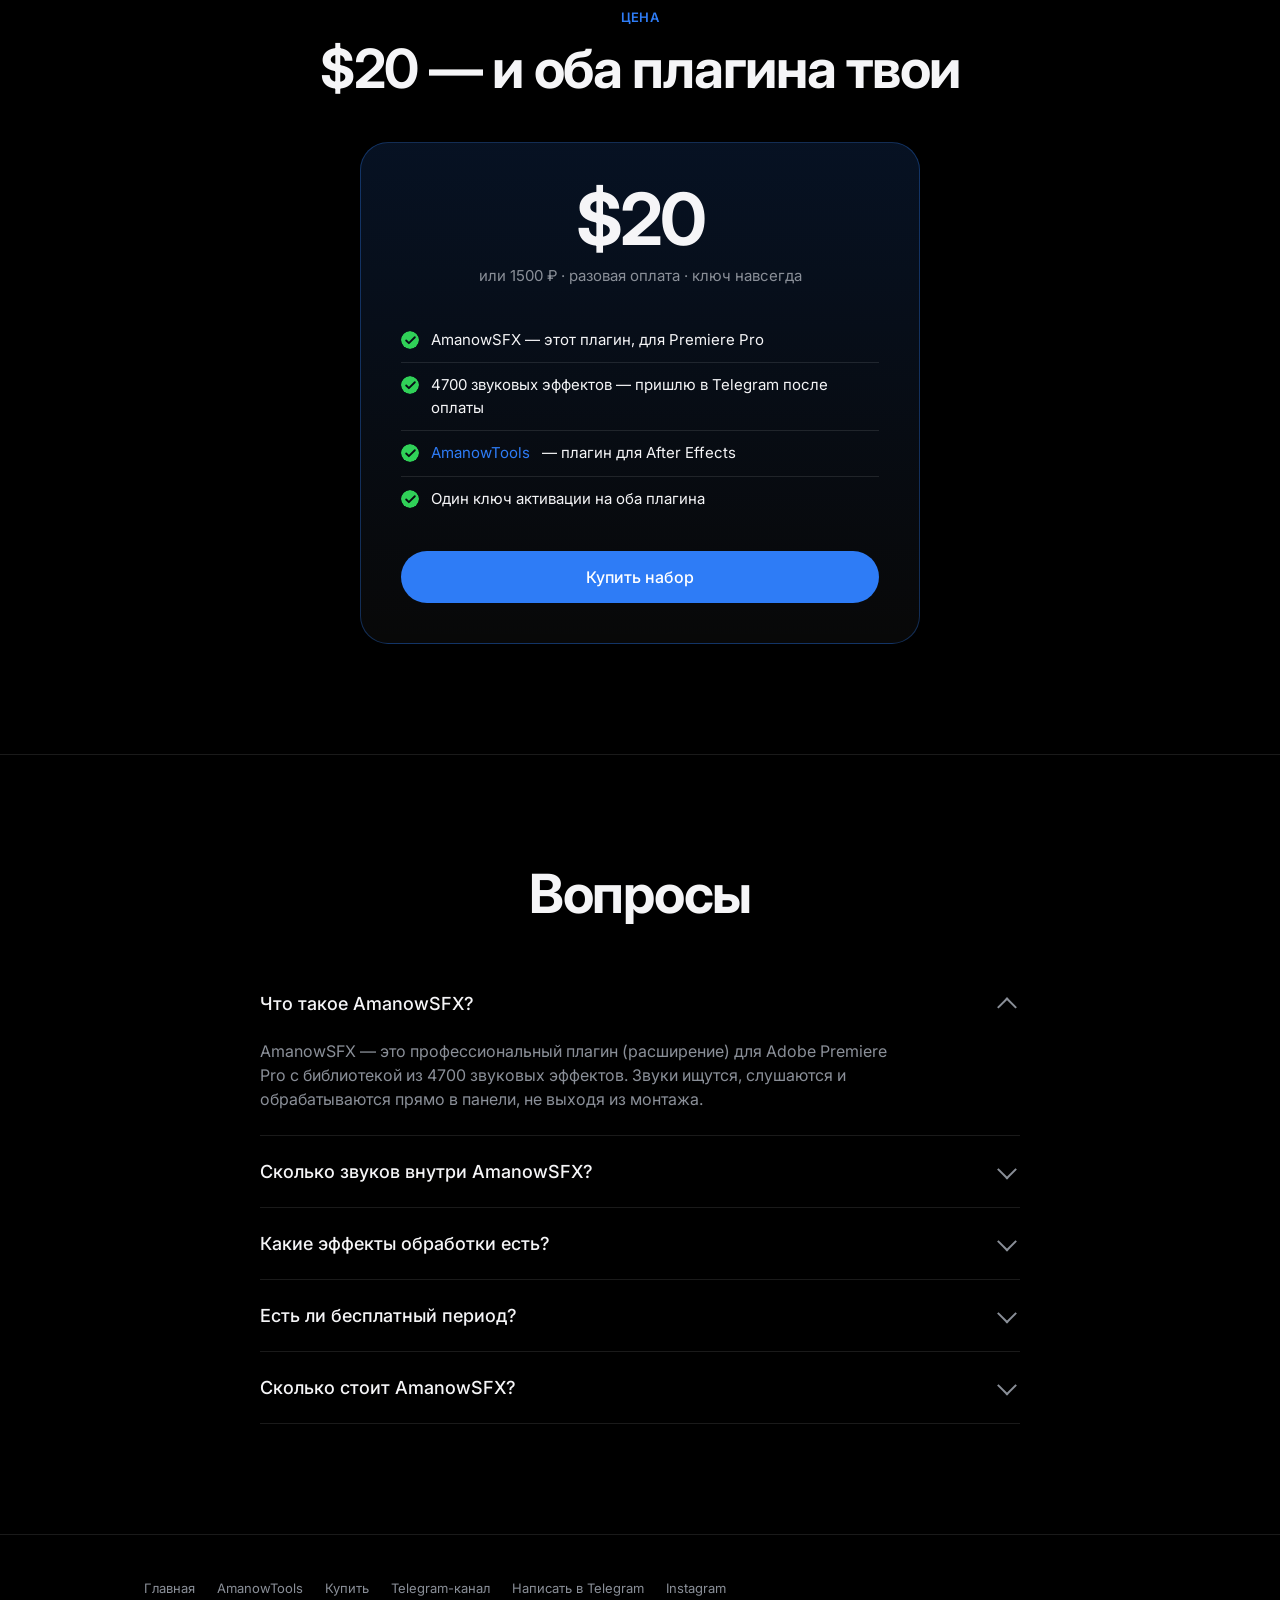
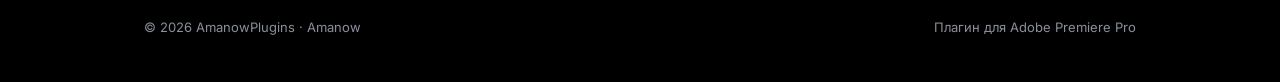
==== commit 7f48fa4a: "Add files via upload" ====
--- a/sfx/index.html
+++ b/sfx/index.html
@@ -56,8 +56,8 @@
     <p class="trial">3 дня полного доступа. Карта не нужна.</p>
 
     <div class="tabs" data-tabs role="tablist" aria-label="Вкладки AmanowSFX">
-      <button role="tab" aria-selected="true"  data-img="../assets/img/sfx-library.jpg" data-alt="AmanowSFX — вкладка Library" data-note="<b>LIBRARY</b> · 4700 звуков. Умный поиск за секунды, превью на лету без импорта, избранное, сортировка и коллекции по папкам.">Library</button>
-      <button role="tab" aria-selected="false" data-img="../assets/img/sfx-effect.jpg"  data-alt="AmanowSFX — вкладка Effect"  data-note="<b>EFFECT</b> · Speed без искажений, Repeat в один клик, Softness. Список эффектов: Compressor, Hard Limiter, EQ, Bass Boost, Echo, Multitap, LoFi и другие. Apply to clip — сразу в монтаж.">Effect</button>
+      <button role="tab" aria-selected="true"  data-w="682" data-h="1280" data-img="../assets/img/sfx-library.jpg" data-alt="AmanowSFX — вкладка Library" data-note="<b>LIBRARY</b> · 4700 звуков. Умный поиск за секунды, превью на лету без импорта, избранное, сортировка и коллекции по папкам.">Library</button>
+      <button role="tab" aria-selected="false" data-w="720" data-h="1280" data-img="../assets/img/sfx-effect.jpg"  data-alt="AmanowSFX — вкладка Effect"  data-note="<b>EFFECT</b> · Speed без искажений, Repeat в один клик, Softness. Список эффектов: Compressor, Hard Limiter, EQ, Bass Boost, Echo, Multitap, LoFi и другие. Apply to clip — сразу в монтаж.">Effect</button>
     </div>
 
     <div class="shot">
--- a/assets/style.css
+++ b/assets/style.css
@@ -114,12 +114,12 @@
 
 /* ---------- витрина скриншотов (табы, как в самом плагине) ---------- */
 .shot{
-  margin:56px auto 0;max-width:400px;position:relative;
+  margin:56px auto 0;max-width:360px;position:relative;
   border-radius:22px;overflow:hidden;border:1px solid var(--stroke);
   box-shadow:0 40px 120px -40px rgba(46,124,246,.55), 0 0 0 1px rgba(255,255,255,.03);
   cursor:zoom-in;background:var(--bg-2);
 }
-.shot img{width:100%;transition:opacity .22s}
+.shot img{width:100%;height:auto;aspect-ratio:auto;transition:opacity .22s}
 .shot.fade img{opacity:0}
 
 .tabs{display:flex;justify-content:center;gap:4px;flex-wrap:wrap;margin:34px auto 0;
@@ -240,7 +240,7 @@
   backdrop-filter:blur(14px);-webkit-backdrop-filter:blur(14px);
   display:none;place-items:center;padding:32px;cursor:zoom-out}
 .lb[open],.lb.on{display:grid}
-.lb img{max-height:92vh;max-width:min(560px,92vw);border-radius:20px;
+.lb img{max-height:92vh;max-width:min(660px,92vw);height:auto;border-radius:20px;
   border:1px solid var(--stroke)}
 .lb .x{position:absolute;top:22px;right:26px;background:var(--surface-2);border:1px solid var(--stroke);
   color:var(--ink);width:40px;height:40px;border-radius:50%;font-size:20px;cursor:pointer;line-height:1}
